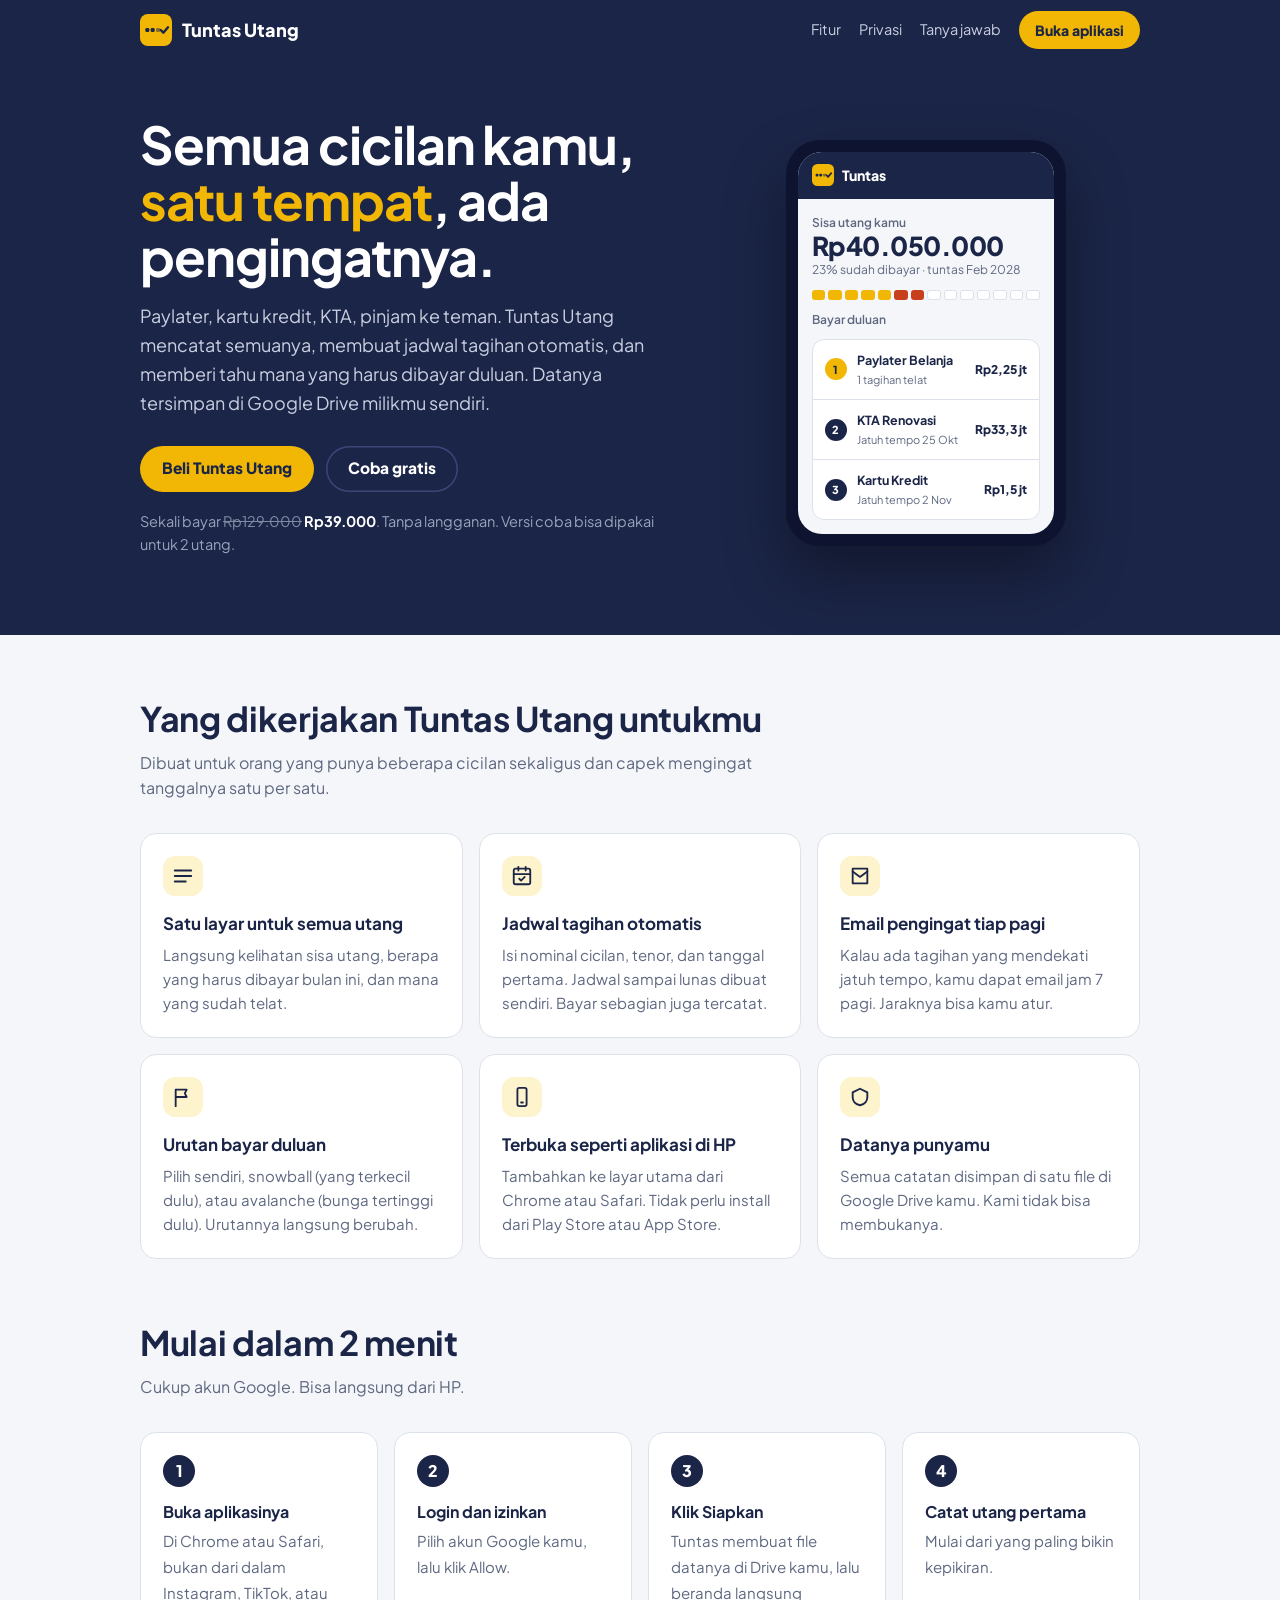
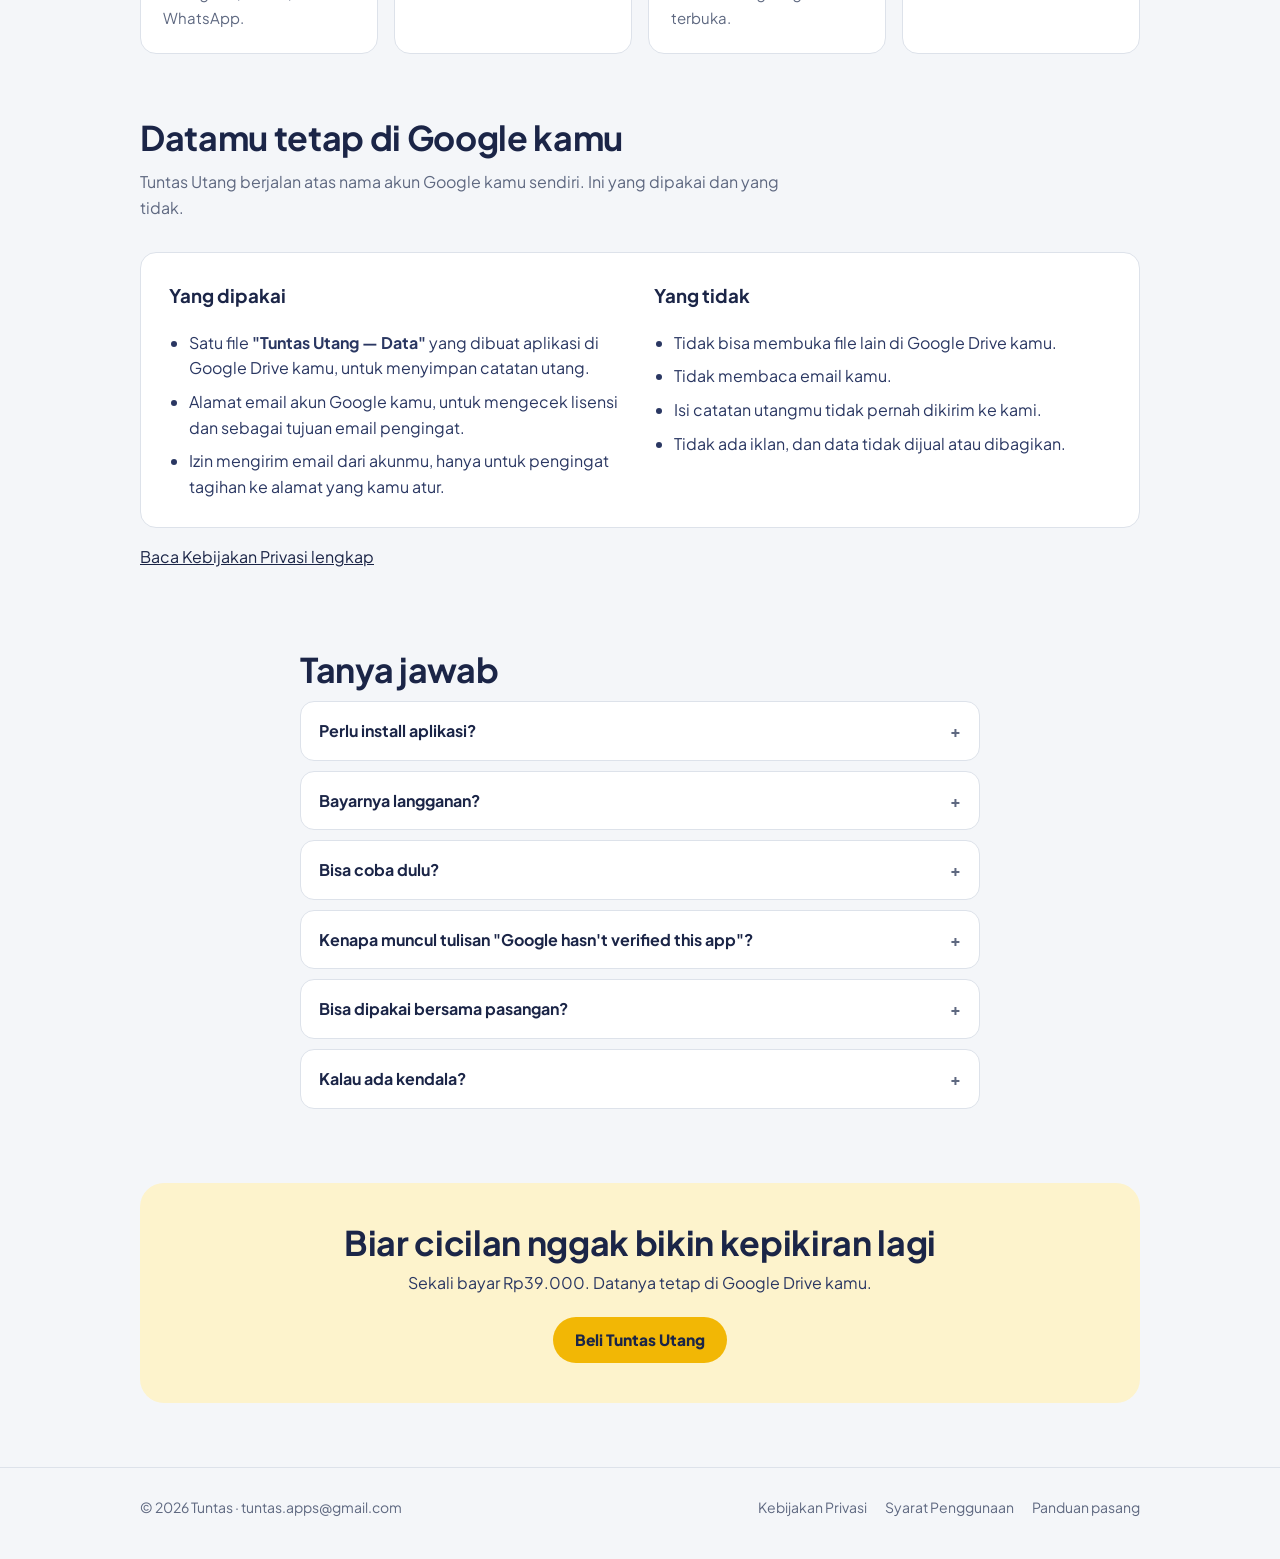
==== index.html @ ba24ff55 "Add files via upload" ====
<!doctype html>
<html lang="id">
<head>
<meta charset="utf-8">
<meta name="viewport" content="width=device-width, initial-scale=1">
<title>Tuntas Utang</title>
<meta name="description" content="Tuntas Utang mencatat semua cicilan dan utangmu di satu tempat, membuat jadwal tagihan otomatis, dan mengirim email pengingat sebelum jatuh tempo. Datanya tersimpan di Google Drive milikmu sendiri.">
<link rel="icon" href="logo.svg" type="image/svg+xml">
<link rel="preconnect" href="https://fonts.googleapis.com">
<link rel="preconnect" href="https://fonts.gstatic.com" crossorigin>
<link href="https://fonts.googleapis.com/css2?family=Plus+Jakarta+Sans:wght@400;600;700;800&display=swap" rel="stylesheet">
<link rel="stylesheet" href="gaya.css">
</head>
<body>

<header class="kepala">
  <div class="wadah">
    <a class="merek" href="./" aria-label="Tuntas Utang, beranda">
      <svg viewBox="0 0 48 48" aria-hidden="true"><rect width="48" height="48" rx="12" fill="#F2B705"/><rect x="8" y="21" width="6" height="6" rx="2" fill="#1B2547"/><rect x="16" y="21" width="6" height="6" rx="2" fill="#1B2547"/><rect x="24" y="21" width="6" height="6" rx="2" fill="#1B2547" opacity=".5"/><path d="M31 24l4 4 7-8" fill="none" stroke="#1B2547" stroke-width="3.6" stroke-linecap="round" stroke-linejoin="round"/></svg>
      Tuntas Utang
    </a>
    <nav class="navi" aria-label="Utama">
      <a href="#fitur">Fitur</a>
      <a href="#privasi">Privasi</a>
      <a href="#tanya">Tanya jawab</a>
      <a class="tbl kecil" href="https://script.google.com/macros/s/AKfycbxICahEh6MQ4YKMn-XROFSUGWyIgpLUWvzJnH_3L-wqCRPZ5rBn_0hZo0xzUH-0PQu0/exec">Buka aplikasi</a>
    </nav>
  </div>
</header>

<main>
  <section class="hero">
    <div class="wadah">
      <div>
        <h1>Semua cicilan kamu, <span>satu tempat</span>, ada pengingatnya.</h1>
        <p class="lead">Paylater, kartu kredit, KTA, pinjam ke teman. Tuntas Utang mencatat semuanya, membuat jadwal tagihan otomatis, dan memberi tahu mana yang harus dibayar duluan. Datanya tersimpan di Google Drive milikmu sendiri.</p>
        <div class="aksi">
          <a class="tbl" href="https://tuntas-82126.myr.id/catalog/tuntas-utang">Beli Tuntas Utang</a>
          <a class="tbl garis" href="https://script.google.com/macros/s/AKfycbxICahEh6MQ4YKMn-XROFSUGWyIgpLUWvzJnH_3L-wqCRPZ5rBn_0hZo0xzUH-0PQu0/exec">Coba gratis</a>
        </div>
        <p class="harga">Sekali bayar <s>Rp129.000</s> <b>Rp39.000</b>. Tanpa langganan. Versi coba bisa dipakai untuk 2 utang.</p>
      </div>

      <div class="hp" role="img" aria-label="Contoh tampilan beranda Tuntas Utang di HP: sisa utang, jalur tagihan, dan urutan bayar duluan">
        <div class="hp-layar">
          <div class="hp-atas">
            <svg viewBox="0 0 48 48" aria-hidden="true"><rect width="48" height="48" rx="12" fill="#F2B705"/><rect x="8" y="21" width="6" height="6" rx="2" fill="#1B2547"/><rect x="16" y="21" width="6" height="6" rx="2" fill="#1B2547"/><rect x="24" y="21" width="6" height="6" rx="2" fill="#1B2547" opacity=".5"/><path d="M31 24l4 4 7-8" fill="none" stroke="#1B2547" stroke-width="3.6" stroke-linecap="round" stroke-linejoin="round"/></svg>
            Tuntas
          </div>
          <div class="hp-isi">
            <div>
              <div class="hp-label">Sisa utang kamu</div>
              <div class="hp-angka">Rp40.050.000</div>
              <div class="hp-label" style="font-weight:400">23% sudah dibayar · tuntas Feb 2028</div>
            </div>
            <div class="hp-jalur" aria-hidden="true"><i class="l"></i><i class="l"></i><i class="l"></i><i class="l"></i><i class="l"></i><i class="t"></i><i class="t"></i><i></i><i></i><i></i><i></i><i></i><i></i><i></i></div>
            <div class="hp-label">Bayar duluan</div>
            <div class="hp-kartu">
              <div class="hp-baris"><span class="hp-no k">1</span><div><b>Paylater Belanja</b><small>1 tagihan telat</small></div><span class="kanan">Rp2,25 jt</span></div>
              <div class="hp-baris"><span class="hp-no">2</span><div><b>KTA Renovasi</b><small>Jatuh tempo 25 Okt</small></div><span class="kanan">Rp33,3 jt</span></div>
              <div class="hp-baris"><span class="hp-no">3</span><div><b>Kartu Kredit</b><small>Jatuh tempo 2 Nov</small></div><span class="kanan">Rp1,5 jt</span></div>
            </div>
          </div>
        </div>
      </div>
    </div>
  </section>

  <section class="bagian" id="fitur">
    <div class="wadah">
      <h2>Yang dikerjakan Tuntas Utang untukmu</h2>
      <p class="sub">Dibuat untuk orang yang punya beberapa cicilan sekaligus dan capek mengingat tanggalnya satu per satu.</p>
      <div class="kisi">
        <div class="kartu">
          <div class="ikon"><svg viewBox="0 0 24 24" fill="none" stroke-width="2" stroke-linecap="round" stroke-linejoin="round" aria-hidden="true"><path d="M3 12h18M3 6h18M3 18h12"/></svg></div>
          <h3>Satu layar untuk semua utang</h3>
          <p>Langsung kelihatan sisa utang, berapa yang harus dibayar bulan ini, dan mana yang sudah telat.</p>
        </div>
        <div class="kartu">
          <div class="ikon"><svg viewBox="0 0 24 24" fill="none" stroke-width="2" stroke-linecap="round" stroke-linejoin="round" aria-hidden="true"><rect x="3" y="4" width="18" height="17" rx="2"/><path d="M8 2v4M16 2v4M3 10h18M9 15l2 2 4-4"/></svg></div>
          <h3>Jadwal tagihan otomatis</h3>
          <p>Isi nominal cicilan, tenor, dan tanggal pertama. Jadwal sampai lunas dibuat sendiri. Bayar sebagian juga tercatat.</p>
        </div>
        <div class="kartu">
          <div class="ikon"><svg viewBox="0 0 24 24" fill="none" stroke-width="2" stroke-linecap="round" stroke-linejoin="round" aria-hidden="true"><path d="M4 4h16v16H4z"/><path d="M4 7l8 6 8-6"/></svg></div>
          <h3>Email pengingat tiap pagi</h3>
          <p>Kalau ada tagihan yang mendekati jatuh tempo, kamu dapat email jam 7 pagi. Jaraknya bisa kamu atur.</p>
        </div>
        <div class="kartu">
          <div class="ikon"><svg viewBox="0 0 24 24" fill="none" stroke-width="2" stroke-linecap="round" stroke-linejoin="round" aria-hidden="true"><path d="M4 22V4M4 4h12l-2 4 2 4H4"/></svg></div>
          <h3>Urutan bayar duluan</h3>
          <p>Pilih sendiri, snowball (yang terkecil dulu), atau avalanche (bunga tertinggi dulu). Urutannya langsung berubah.</p>
        </div>
        <div class="kartu">
          <div class="ikon"><svg viewBox="0 0 24 24" fill="none" stroke-width="2" stroke-linecap="round" stroke-linejoin="round" aria-hidden="true"><rect x="7" y="2" width="10" height="20" rx="2"/><path d="M11 18h2"/></svg></div>
          <h3>Terbuka seperti aplikasi di HP</h3>
          <p>Tambahkan ke layar utama dari Chrome atau Safari. Tidak perlu install dari Play Store atau App Store.</p>
        </div>
        <div class="kartu">
          <div class="ikon"><svg viewBox="0 0 24 24" fill="none" stroke-width="2" stroke-linecap="round" stroke-linejoin="round" aria-hidden="true"><path d="M12 3l8 4v5c0 5-3.5 8-8 9-4.5-1-8-4-8-9V7z"/></svg></div>
          <h3>Datanya punyamu</h3>
          <p>Semua catatan disimpan di satu file di Google Drive kamu. Kami tidak bisa membukanya.</p>
        </div>
      </div>
    </div>
  </section>

  <section class="bagian" style="padding-top:0">
    <div class="wadah">
      <h2>Mulai dalam 2 menit</h2>
      <p class="sub">Cukup akun Google. Bisa langsung dari HP.</p>
      <ol class="langkah">
        <li><b>Buka aplikasinya</b><span>Di Chrome atau Safari, bukan dari dalam Instagram, TikTok, atau WhatsApp.</span></li>
        <li><b>Login dan izinkan</b><span>Pilih akun Google kamu, lalu klik Allow.</span></li>
        <li><b>Klik Siapkan</b><span>Tuntas membuat file datanya di Drive kamu, lalu beranda langsung terbuka.</span></li>
        <li><b>Catat utang pertama</b><span>Mulai dari yang paling bikin kepikiran.</span></li>
      </ol>
    </div>
  </section>

  <section class="bagian" id="privasi" style="padding-top:0">
    <div class="wadah">
      <h2>Datamu tetap di Google kamu</h2>
      <p class="sub">Tuntas Utang berjalan atas nama akun Google kamu sendiri. Ini yang dipakai dan yang tidak.</p>
      <div class="privasi-blok">
        <div>
          <h3 style="margin-top:0">Yang dipakai</h3>
          <ul>
            <li>Satu file <b>"Tuntas Utang — Data"</b> yang dibuat aplikasi di Google Drive kamu, untuk menyimpan catatan utang.</li>
            <li>Alamat email akun Google kamu, untuk mengecek lisensi dan sebagai tujuan email pengingat.</li>
            <li>Izin mengirim email dari akunmu, hanya untuk pengingat tagihan ke alamat yang kamu atur.</li>
          </ul>
        </div>
        <div>
          <h3 style="margin-top:0">Yang tidak</h3>
          <ul>
            <li>Tidak bisa membuka file lain di Google Drive kamu.</li>
            <li>Tidak membaca email kamu.</li>
            <li>Isi catatan utangmu tidak pernah dikirim ke kami.</li>
            <li>Tidak ada iklan, dan data tidak dijual atau dibagikan.</li>
          </ul>
        </div>
      </div>
      <p style="margin-top:16px"><a href="privasi.html">Baca Kebijakan Privasi lengkap</a></p>
    </div>
  </section>

  <section class="bagian faq" id="tanya" style="padding-top:0">
    <div class="wadah sempit">
      <h2>Tanya jawab</h2>
      <details><summary>Perlu install aplikasi?</summary><p>Tidak perlu install dari Play Store atau App Store. Tuntas Utang dibuka lewat browser, dan bisa ditambahkan ke layar utama HP supaya terasa seperti aplikasi.</p></details>
      <details><summary>Bayarnya langganan?</summary><p>Tidak. Sekali bayar untuk satu akun Google, termasuk pembaruan versi 1.x.</p></details>
      <details><summary>Bisa coba dulu?</summary><p>Bisa. Tanpa membeli, aplikasinya bisa dipakai untuk mencatat 2 utang dengan semua fitur lain aktif.</p></details>
      <details><summary>Kenapa muncul tulisan "Google hasn't verified this app"?</summary><p>Tuntas Utang sedang dalam proses verifikasi Google. Sampai selesai, Google menampilkan peringatan itu. Klik Advanced, lalu Go to Tuntas Utang, untuk melanjutkan.</p></details>
      <details><summary>Bisa dipakai bersama pasangan?</summary><p>Satu lisensi untuk satu akun Google. Setiap akun punya file datanya sendiri.</p></details>
      <details><summary>Kalau ada kendala?</summary><p>Email ke <a href="mailto:tuntas.apps@gmail.com">tuntas.apps@gmail.com</a>. Kalau gagal dipakai dan kami tidak bisa membantu dalam 7 hari, uang kembali.</p></details>
    </div>
  </section>

  <section class="bagian" style="padding-top:0">
    <div class="wadah">
      <div class="cta">
        <h2>Biar cicilan nggak bikin kepikiran lagi</h2>
        <p>Sekali bayar Rp39.000. Datanya tetap di Google Drive kamu.</p>
        <a class="tbl" href="https://tuntas-82126.myr.id/catalog/tuntas-utang">Beli Tuntas Utang</a>
      </div>
    </div>
  </section>
</main>

<footer class="kaki">
  <div class="wadah">
    <div>© 2026 Tuntas · <a href="mailto:tuntas.apps@gmail.com">tuntas.apps@gmail.com</a></div>
    <nav aria-label="Kaki">
      <a href="privasi.html">Kebijakan Privasi</a>
      <a href="syarat.html">Syarat Penggunaan</a>
      <a href="https://script.google.com/macros/s/AKfycbw2K-e0TnV3Hi6RigIwaC6I-yBhyc2Y5euFlU7IsPOERhIoWfNe99LvxWqVJmGzgK9D/exec?aksi=panduan">Panduan pasang</a>
    </nav>
  </div>
</footer>

</body>
</html>
---- gaya.css ----
:root {
  --kertas: #F4F6F9;
  --putih: #FFFFFF;
  --tinta: #1B2547;
  --tinta-2: #2A3762;
  --lemah: #5E6880;
  --garis: #DDE2EA;
  --kunyit: #F2B705;
  --kunyit-muda: #FDF3CC;
  --lunas: #1E8A5C;
  --telat: #C8401B;
  --font: 'Plus Jakarta Sans', system-ui, -apple-system, 'Segoe UI', Roboto, sans-serif;
  --r: 16px;
  --lebar: 1040px;
}
@media (prefers-color-scheme: dark) {
  :root:not([data-theme="light"]) {
    --kertas: #111729; --putih: #1A2238; --tinta: #E9ECF5; --tinta-2: #C9CFE0; --lemah: #9AA3BC; --garis: #2C3654;
    --kunyit-muda: #3A3216; --lunas: #4CC38A; --telat: #F07A57; color-scheme: dark;
  }
}
:root[data-theme="dark"] {
  --kertas: #111729; --putih: #1A2238; --tinta: #E9ECF5; --tinta-2: #C9CFE0; --lemah: #9AA3BC; --garis: #2C3654;
  --kunyit-muda: #3A3216; --lunas: #4CC38A; --telat: #F07A57; color-scheme: dark;
}

* { box-sizing: border-box; }
html { -webkit-text-size-adjust: 100%; }
body { margin: 0; background: var(--kertas); color: var(--tinta); font-family: var(--font); font-size: 16px; line-height: 1.6; -webkit-font-smoothing: antialiased; }
a { color: inherit; }
img, svg { display: block; }
.wadah { max-width: var(--lebar); margin: 0 auto; padding: 0 20px; }
.sempit { max-width: 720px; }

/* Kepala */
.kepala { position: sticky; top: 0; z-index: 10; background: #1B2547; color: #fff; }
.kepala .wadah { display: flex; align-items: center; justify-content: space-between; gap: 16px; height: 60px; }
.merek { display: flex; align-items: center; gap: 10px; font-weight: 800; font-size: 18px; text-decoration: none; color: #fff; }
.merek svg { width: 32px; height: 32px; }
.navi { display: flex; align-items: center; gap: 18px; font-size: 14.5px; }
.navi a { text-decoration: none; color: #C9CFE0; }
.navi a:hover { color: #fff; }
.navi .tbl { color: #1B2547; }

/* Tombol */
.tbl { display: inline-flex; align-items: center; justify-content: center; gap: 8px; min-height: 46px; padding: 0 22px; border-radius: 999px; background: var(--kunyit); color: #1B2547; font-weight: 800; text-decoration: none; border: 0; font-size: 15.5px; }
.tbl.kecil { min-height: 38px; padding: 0 16px; font-size: 14px; }
.tbl.garis { background: transparent; color: var(--tinta); box-shadow: inset 0 0 0 1.5px var(--garis); }
.tbl:focus-visible, a:focus-visible { outline: 3px solid var(--kunyit); outline-offset: 2px; }

/* Hero */
.hero { background: #1B2547; color: #fff; padding: 56px 0 64px; }
.hero .wadah { display: grid; grid-template-columns: 1.1fr .9fr; gap: 48px; align-items: center; }
.hero h1 { font-size: clamp(32px, 5vw, 52px); line-height: 1.08; letter-spacing: -0.02em; margin: 0 0 18px; }
.hero h1 span { color: var(--kunyit); }
.hero p.lead { font-size: 18px; color: #C9CFE0; margin: 0 0 28px; max-width: 34em; }
.hero .aksi { display: flex; flex-wrap: wrap; gap: 12px; align-items: center; }
.hero .aksi .tbl.garis { color: #fff; box-shadow: inset 0 0 0 1.5px #3B4877; }
.hero .harga { margin-top: 18px; font-size: 14.5px; color: #9AA3BC; }
.hero .harga s { opacity: .8; }
.hero .harga b { color: #fff; }

/* Mockup HP */
.hp { justify-self: center; width: 280px; border-radius: 34px; background: #0E1430; padding: 12px; box-shadow: 0 30px 60px rgba(0,0,0,.35); }
.hp-layar { border-radius: 24px; background: #F4F6F9; color: #1B2547; overflow: hidden; }
.hp-atas { background: #1B2547; color: #fff; padding: 12px 14px; display: flex; align-items: center; gap: 8px; font-weight: 800; font-size: 14px; }
.hp-atas svg { width: 22px; height: 22px; }
.hp-isi { padding: 14px; display: grid; gap: 10px; font-size: 12px; }
.hp-label { color: #5E6880; font-weight: 600; }
.hp-angka { font-size: 26px; font-weight: 800; letter-spacing: -0.02em; line-height: 1.1; }
.hp-jalur { display: flex; gap: 3px; }
.hp-jalur i { flex: 1; height: 10px; border-radius: 3px; background: #fff; box-shadow: inset 0 0 0 1px #DDE2EA; }
.hp-jalur i.l { background: #F2B705; box-shadow: none; }
.hp-jalur i.t { background: #C8401B; box-shadow: none; }
.hp-kartu { background: #fff; border-radius: 12px; border: 1px solid #DDE2EA; }
.hp-baris { display: flex; align-items: center; gap: 10px; padding: 10px 12px; border-top: 1px solid #DDE2EA; }
.hp-baris:first-child { border-top: 0; }
.hp-no { width: 22px; height: 22px; border-radius: 50%; background: #1B2547; color: #fff; display: grid; place-items: center; font-weight: 800; font-size: 11px; flex: none; }
.hp-no.k { background: #F2B705; color: #1B2547; }
.hp-baris b { display: block; font-size: 12.5px; }
.hp-baris small { color: #5E6880; font-size: 11px; }
.hp-baris .kanan { margin-left: auto; font-weight: 800; font-size: 12px; }

/* Bagian */
.bagian { padding: 64px 0; }
.bagian h2 { font-size: clamp(24px, 3.4vw, 34px); line-height: 1.15; letter-spacing: -0.01em; margin: 0 0 12px; }
.bagian p.sub { color: var(--lemah); margin: 0 0 32px; max-width: 40em; }
.kisi { display: grid; grid-template-columns: repeat(3, 1fr); gap: 16px; }
.kartu { background: var(--putih); border: 1px solid var(--garis); border-radius: var(--r); padding: 22px; }
.kartu h3 { margin: 0 0 6px; font-size: 17px; }
.kartu p { margin: 0; color: var(--lemah); font-size: 15px; }
.ikon { width: 40px; height: 40px; border-radius: 12px; background: var(--kunyit-muda); display: grid; place-items: center; margin-bottom: 14px; }
.ikon svg { width: 22px; height: 22px; stroke: var(--tinta); }

.langkah { counter-reset: n; display: grid; grid-template-columns: repeat(4, 1fr); gap: 16px; list-style: none; padding: 0; margin: 0; }
.langkah li { counter-increment: n; background: var(--putih); border: 1px solid var(--garis); border-radius: var(--r); padding: 22px; }
.langkah li::before { content: counter(n); display: grid; place-items: center; width: 32px; height: 32px; border-radius: 50%; background: #1B2547; color: #fff; font-weight: 800; margin-bottom: 12px; }
.langkah b { display: block; margin-bottom: 4px; }
.langkah span { color: var(--lemah); font-size: 15px; }

.privasi-blok { background: var(--putih); border: 1px solid var(--garis); border-radius: var(--r); padding: 28px; display: grid; grid-template-columns: 1fr 1fr; gap: 28px; }
.privasi-blok ul { margin: 0; padding-left: 20px; display: grid; gap: 8px; color: var(--tinta-2); }

.faq details { background: var(--putih); border: 1px solid var(--garis); border-radius: 14px; padding: 0 18px; margin-bottom: 10px; }
.faq summary { cursor: pointer; font-weight: 700; padding: 16px 0; list-style: none; }
.faq summary::-webkit-details-marker { display: none; }
.faq summary::after { content: '+'; float: right; font-weight: 800; color: var(--lemah); }
.faq details[open] summary::after { content: '–'; }
.faq details p { margin: 0 0 16px; color: var(--lemah); }

.cta { background: var(--kunyit-muda); border-radius: 24px; padding: 40px; text-align: center; }
.cta h2 { margin-bottom: 8px; }
.cta p { color: var(--tinta-2); margin: 0 0 22px; }

/* Dokumen (privasi/syarat) */
.dok { padding: 48px 0 72px; }
.dok h1 { font-size: clamp(28px, 4vw, 40px); line-height: 1.15; margin: 0 0 6px; letter-spacing: -0.01em; }
.dok .tgl { color: var(--lemah); font-size: 14.5px; margin: 0 0 28px; }
.dok h2 { font-size: 21px; margin: 36px 0 10px; }
.dok h3 { font-size: 17px; margin: 22px 0 6px; }
.dok p, .dok li { color: var(--tinta-2); }
.dok ul { padding-left: 22px; }
.dok li { margin-bottom: 6px; }
.dok .ringkas { background: var(--putih); border: 1px solid var(--garis); border-left: 4px solid var(--kunyit); border-radius: 12px; padding: 18px 20px; }
.dok .ringkas p { margin: 0; }
.dok table { width: 100%; border-collapse: collapse; background: var(--putih); border: 1px solid var(--garis); border-radius: 12px; overflow: hidden; font-size: 15px; display: block; overflow-x: auto; }
.dok th, .dok td { text-align: left; padding: 12px 14px; border-top: 1px solid var(--garis); vertical-align: top; }
.dok thead th { border-top: 0; background: var(--kertas); font-size: 13.5px; color: var(--lemah); }
.dok code { font-size: 13.5px; background: var(--kertas); padding: 1px 6px; border-radius: 6px; word-break: break-all; }
.bahasa { display: inline-flex; gap: 6px; margin-bottom: 20px; font-size: 14px; }
.bahasa a { padding: 4px 12px; border-radius: 999px; border: 1px solid var(--garis); text-decoration: none; }
.pemisah { border: 0; border-top: 1px solid var(--garis); margin: 56px 0 40px; }

/* Kaki */
.kaki { border-top: 1px solid var(--garis); padding: 28px 0 40px; font-size: 14px; color: var(--lemah); }
.kaki .wadah { display: flex; flex-wrap: wrap; justify-content: space-between; gap: 16px; }
.kaki nav { display: flex; flex-wrap: wrap; gap: 18px; }
.kaki a { text-decoration: none; }
.kaki a:hover { text-decoration: underline; }

@media (max-width: 860px) {
  .hero .wadah { grid-template-columns: 1fr; gap: 40px; }
  .kisi { grid-template-columns: 1fr; }
  .langkah { grid-template-columns: 1fr 1fr; }
  .privasi-blok { grid-template-columns: 1fr; }
}
@media (max-width: 560px) {
  .navi a:not(.tbl) { display: none; }
  .langkah { grid-template-columns: 1fr; }
  .hero { padding: 40px 0 48px; }
  .bagian { padding: 48px 0; }
  .cta { padding: 28px 20px; }
  .privasi-blok { padding: 20px; }
}
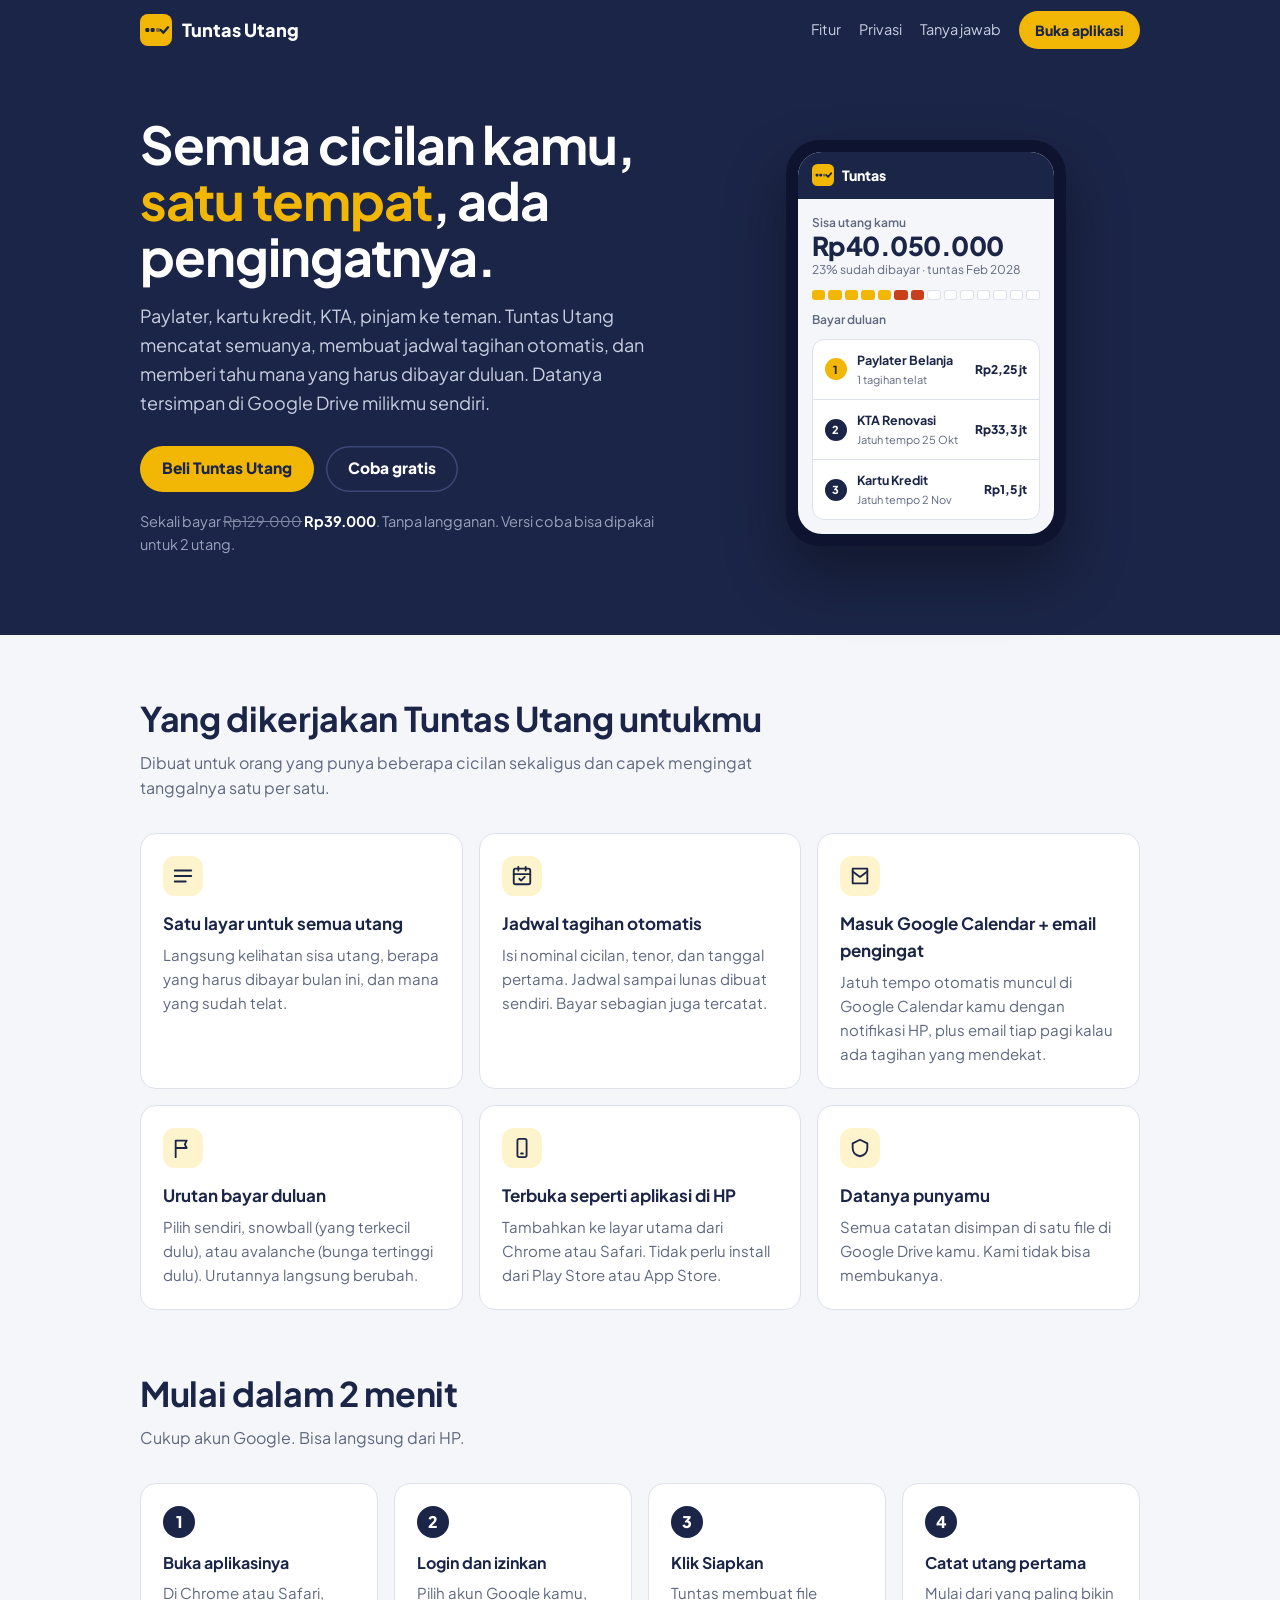
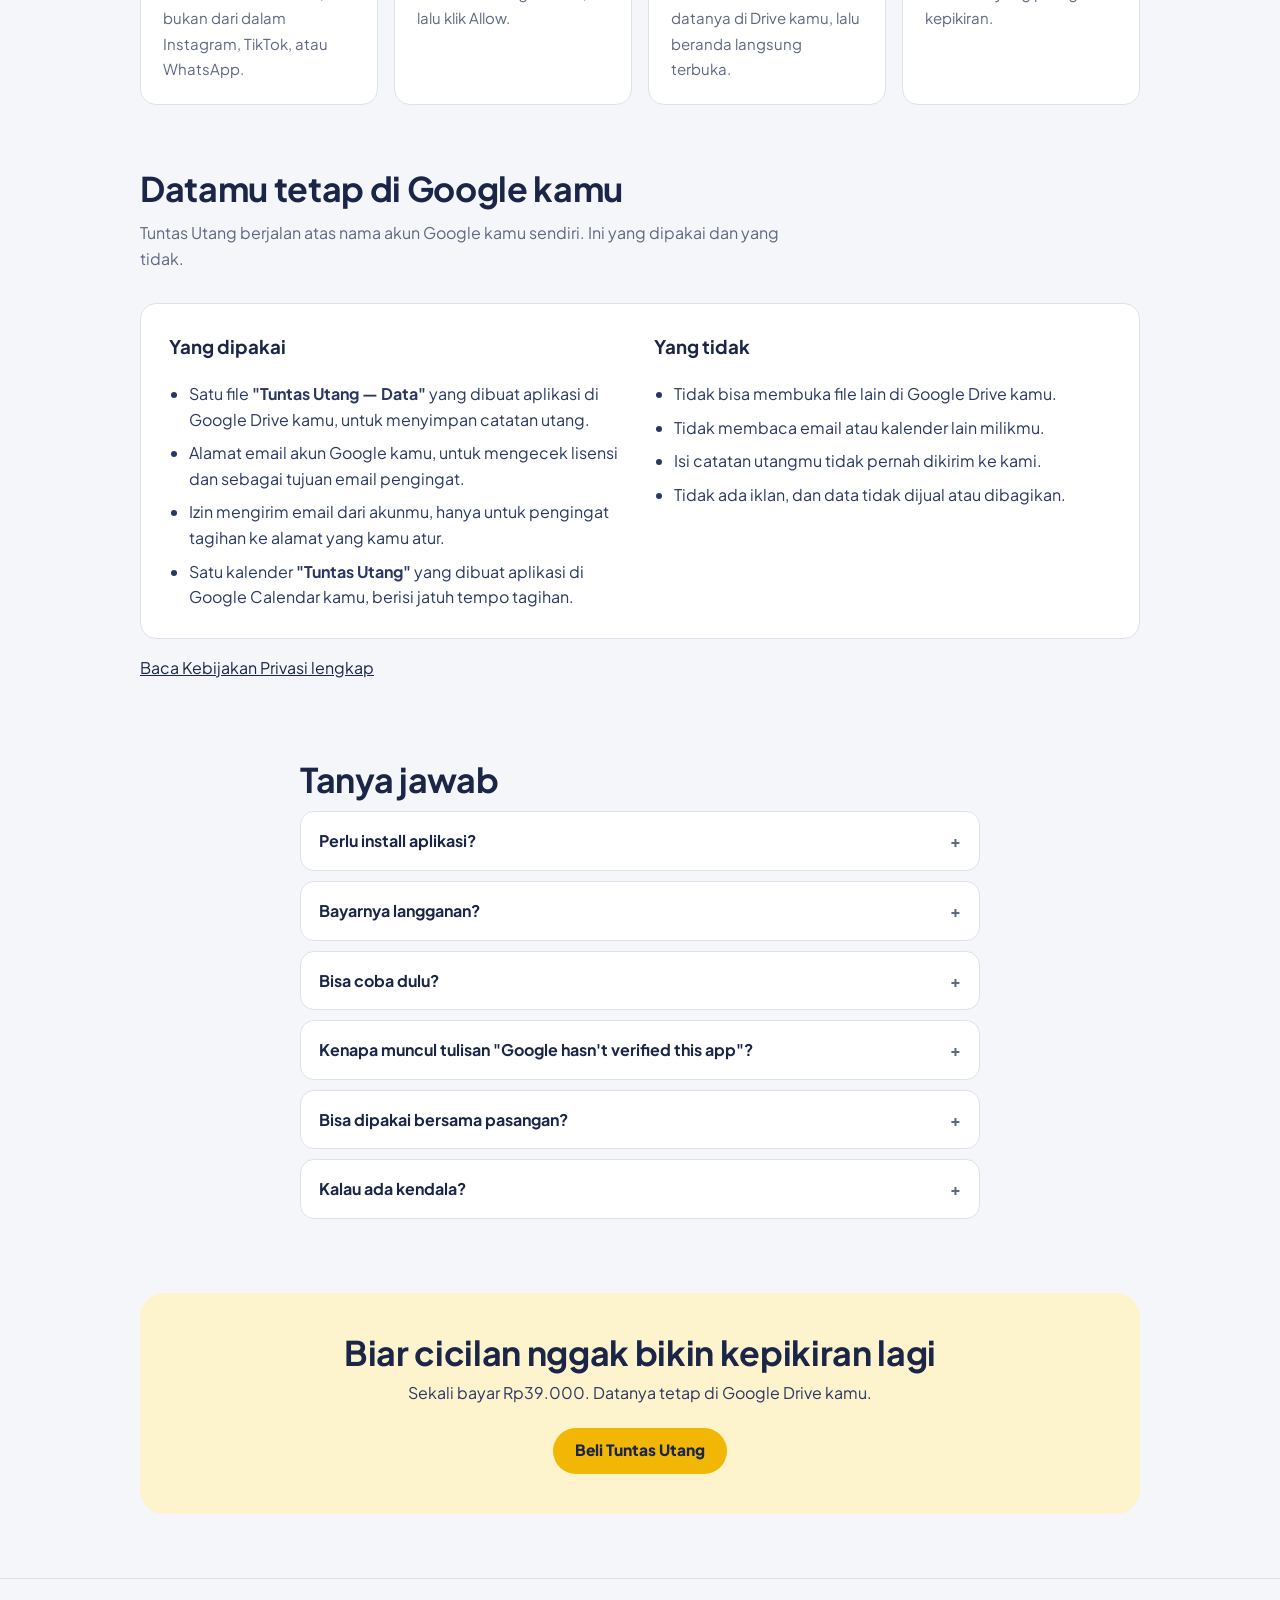
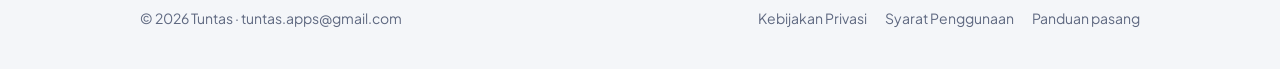
==== commit 06592a59: "Tambah info Google Calendar di beranda dan kebijakan privasi" ====
--- a/index.html
+++ b/index.html
@@ -83,8 +83,8 @@
         </div>
         <div class="kartu">
           <div class="ikon"><svg viewBox="0 0 24 24" fill="none" stroke-width="2" stroke-linecap="round" stroke-linejoin="round" aria-hidden="true"><path d="M4 4h16v16H4z"/><path d="M4 7l8 6 8-6"/></svg></div>
-          <h3>Email pengingat tiap pagi</h3>
-          <p>Kalau ada tagihan yang mendekati jatuh tempo, kamu dapat email jam 7 pagi. Jaraknya bisa kamu atur.</p>
+          <h3>Masuk Google Calendar + email pengingat</h3>
+          <p>Jatuh tempo otomatis muncul di Google Calendar kamu dengan notifikasi HP, plus email tiap pagi kalau ada tagihan yang mendekat.</p>
         </div>
         <div class="kartu">
           <div class="ikon"><svg viewBox="0 0 24 24" fill="none" stroke-width="2" stroke-linecap="round" stroke-linejoin="round" aria-hidden="true"><path d="M4 22V4M4 4h12l-2 4 2 4H4"/></svg></div>
@@ -129,13 +129,14 @@
             <li>Satu file <b>"Tuntas Utang — Data"</b> yang dibuat aplikasi di Google Drive kamu, untuk menyimpan catatan utang.</li>
             <li>Alamat email akun Google kamu, untuk mengecek lisensi dan sebagai tujuan email pengingat.</li>
             <li>Izin mengirim email dari akunmu, hanya untuk pengingat tagihan ke alamat yang kamu atur.</li>
+            <li>Satu kalender <b>"Tuntas Utang"</b> yang dibuat aplikasi di Google Calendar kamu, berisi jatuh tempo tagihan.</li>
           </ul>
         </div>
         <div>
           <h3 style="margin-top:0">Yang tidak</h3>
           <ul>
             <li>Tidak bisa membuka file lain di Google Drive kamu.</li>
-            <li>Tidak membaca email kamu.</li>
+            <li>Tidak membaca email atau kalender lain milikmu.</li>
             <li>Isi catatan utangmu tidak pernah dikirim ke kami.</li>
             <li>Tidak ada iklan, dan data tidak dijual atau dibagikan.</li>
           </ul>
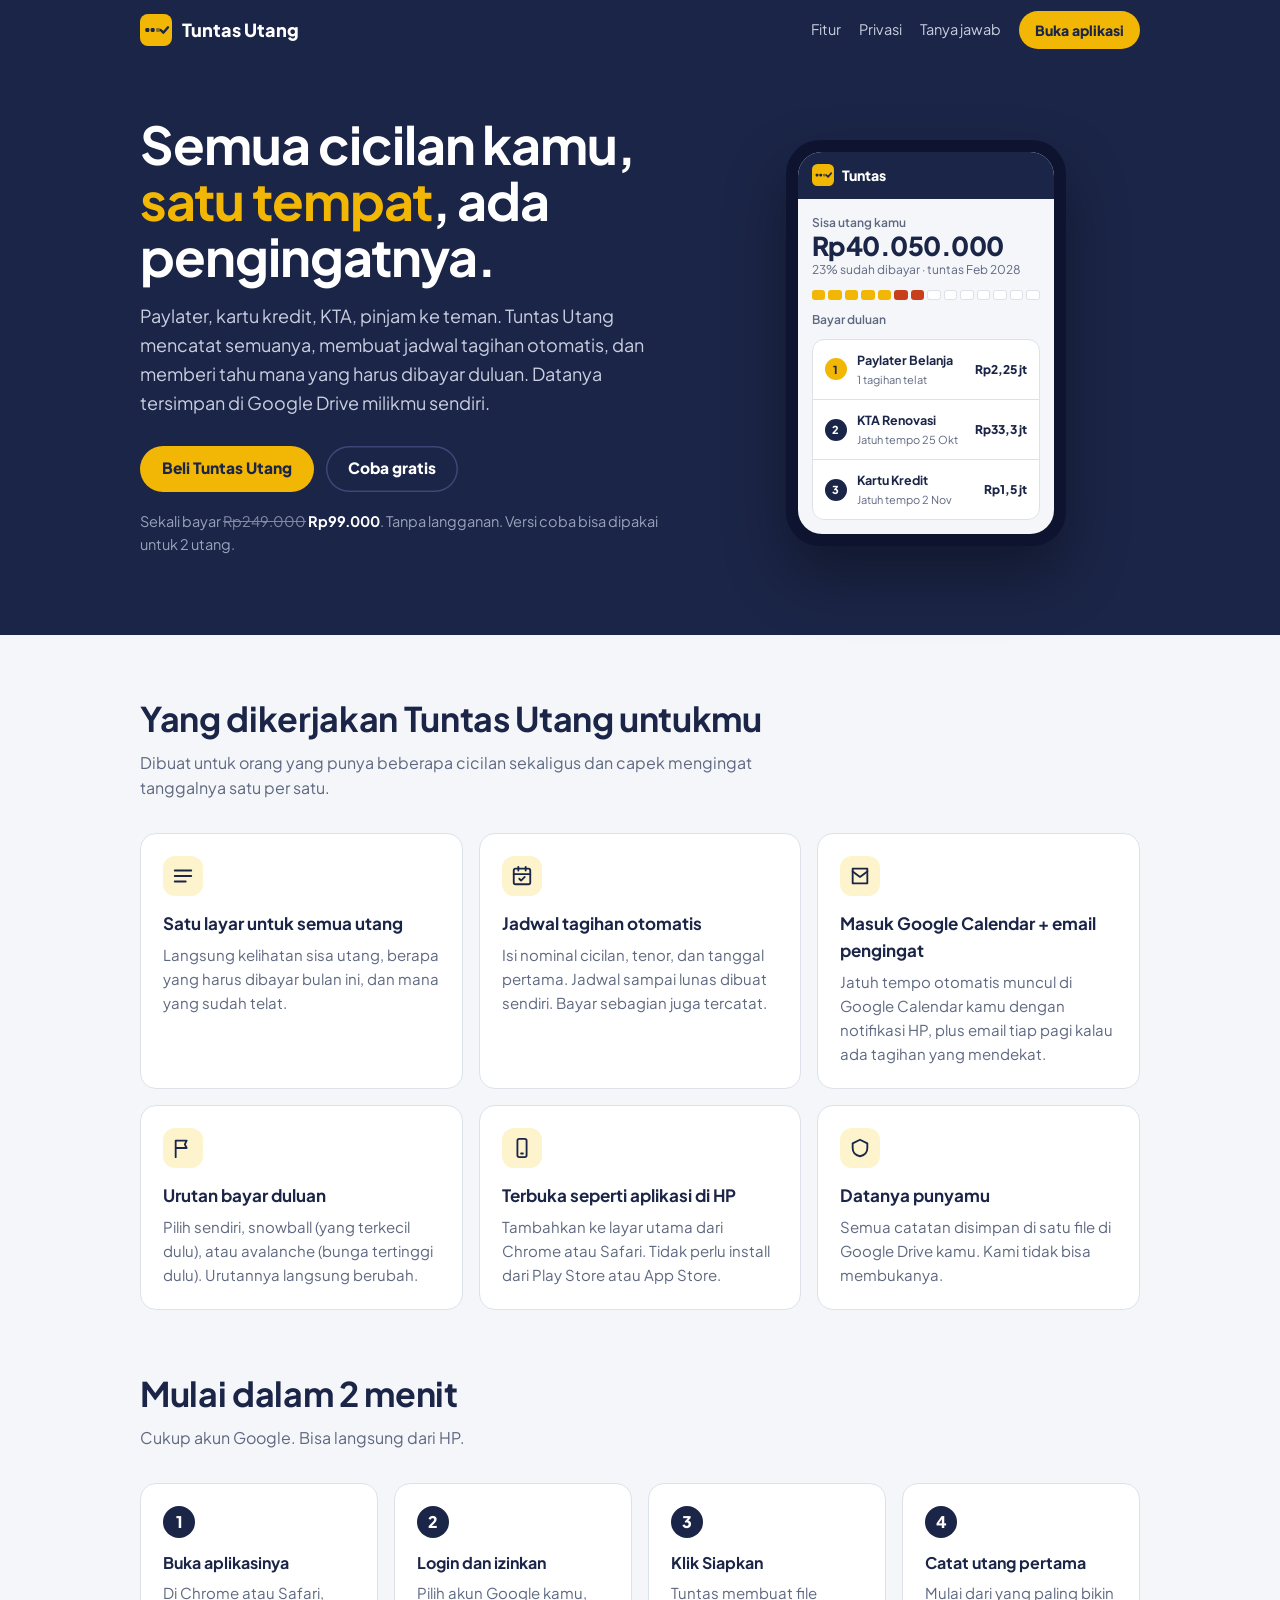
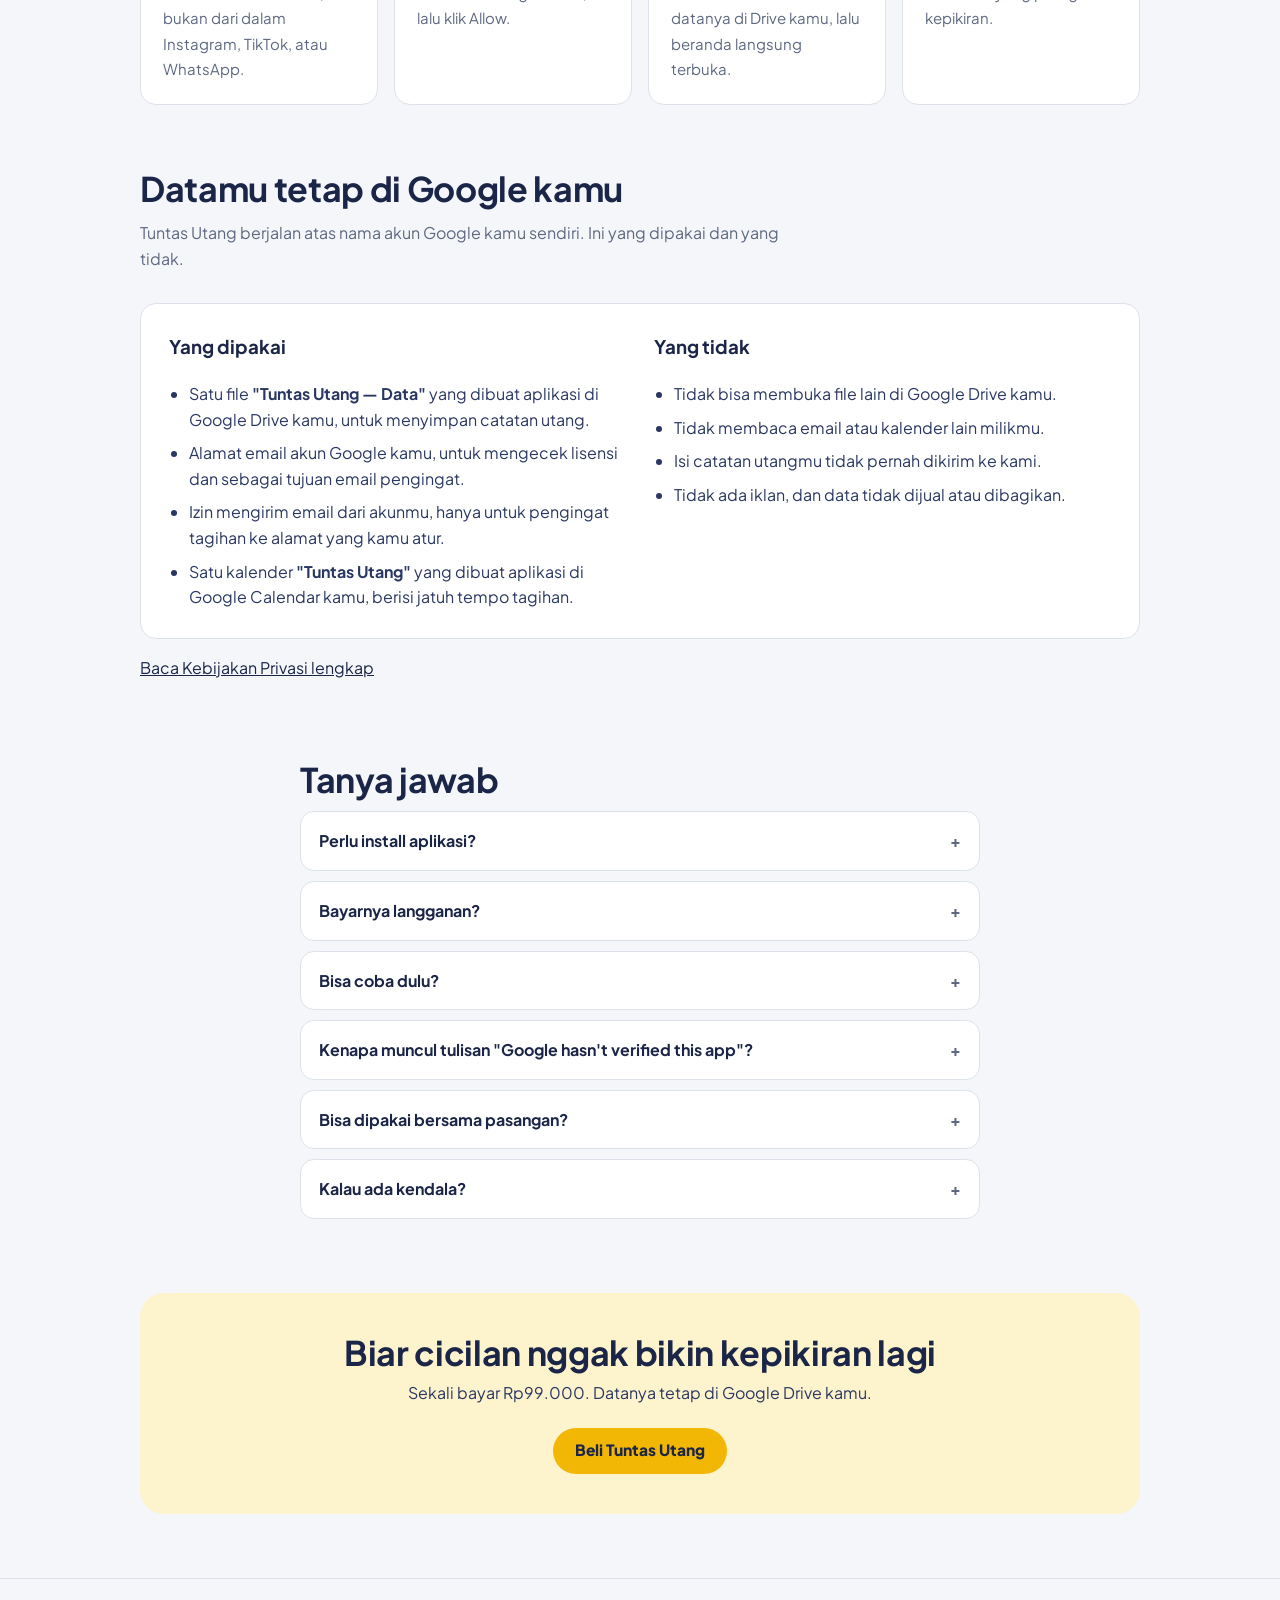
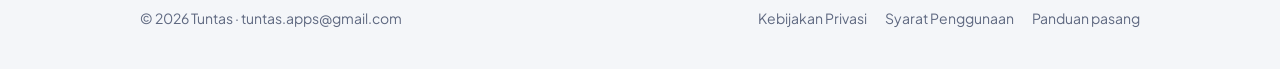
==== commit 33e80213: "Ubah harga jadi Rp99.000 (coret Rp249.000)" ====
--- a/index.html
+++ b/index.html
@@ -38,7 +38,7 @@
           <a class="tbl" href="https://tuntas-82126.myr.id/catalog/tuntas-utang">Beli Tuntas Utang</a>
           <a class="tbl garis" href="https://script.google.com/macros/s/AKfycbxICahEh6MQ4YKMn-XROFSUGWyIgpLUWvzJnH_3L-wqCRPZ5rBn_0hZo0xzUH-0PQu0/exec">Coba gratis</a>
         </div>
-        <p class="harga">Sekali bayar <s>Rp129.000</s> <b>Rp39.000</b>. Tanpa langganan. Versi coba bisa dipakai untuk 2 utang.</p>
+        <p class="harga">Sekali bayar <s>Rp249.000</s> <b>Rp99.000</b>. Tanpa langganan. Versi coba bisa dipakai untuk 2 utang.</p>
       </div>
 
       <div class="hp" role="img" aria-label="Contoh tampilan beranda Tuntas Utang di HP: sisa utang, jalur tagihan, dan urutan bayar duluan">
@@ -162,7 +162,7 @@
     <div class="wadah">
       <div class="cta">
         <h2>Biar cicilan nggak bikin kepikiran lagi</h2>
-        <p>Sekali bayar Rp39.000. Datanya tetap di Google Drive kamu.</p>
+        <p>Sekali bayar Rp99.000. Datanya tetap di Google Drive kamu.</p>
         <a class="tbl" href="https://tuntas-82126.myr.id/catalog/tuntas-utang">Beli Tuntas Utang</a>
       </div>
     </div>
